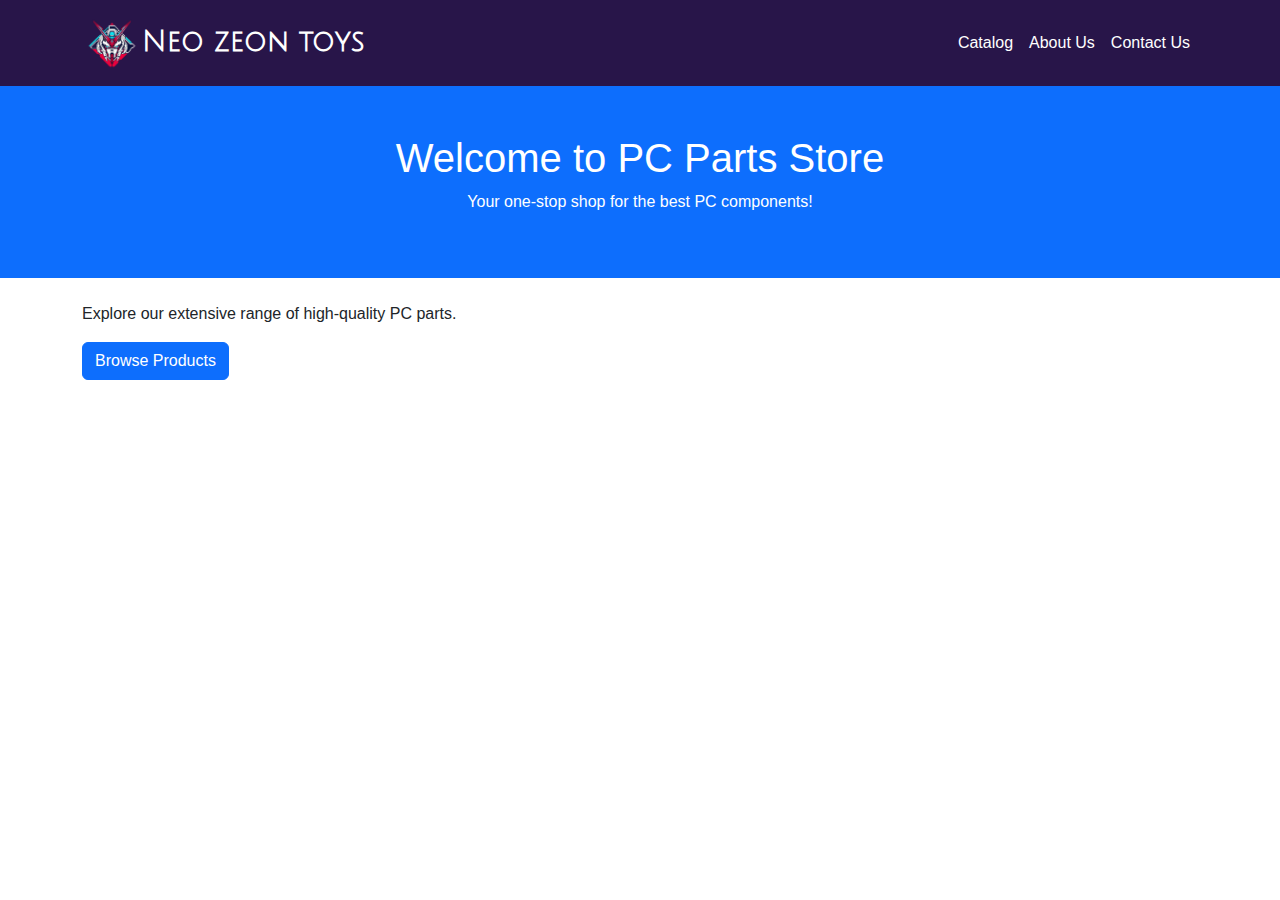
==== index.html @ e5ba2e80 "Initial Commit" ====
<!DOCTYPE html>
<html lang="en">
<head>
    <meta charset="UTF-8">
    <meta name="viewport" content="width=device-width, initial-scale=1.0">
    <title>PC Parts Store</title>
    <link rel="stylesheet" href="styles.css">
    <link rel="stylesheet" href="https://cdn.jsdelivr.net/npm/bootstrap@5.3.0/dist/css/bootstrap.min.css">
</head>
<body>
    <nav class="navbar navbar-expand-lg">
        <div class="container">
            <a class="navbar-brand" href="index.html">
                <img src="assets/logo/logo.png">
                <h3 class="julius-sans-one-bold">Neo zeon toys</h3>
            </a>
            <button class="navbar-toggler" type="button" data-bs-toggle="collapse" data-bs-target="#navbarNav">
                <span class="navbar-toggler-icon"></span>
            </button>
            <div class="collapse navbar-collapse" id="navbarNav">
                <ul class="navbar-nav">
                    <li class="nav-item"><a class="nav-link" href="catalog.html">Catalog</a></li>
                    <li class="nav-item"><a class="nav-link" href="about.html">About Us</a></li>
                    <li class="nav-item"><a class="nav-link" href="contact.html">Contact Us</a></li>
                </ul>
            </div>
        </div>
    </nav>
    <header class="text-center p-5 bg-primary text-white">
        <h1>Welcome to PC Parts Store</h1>
        <p>Your one-stop shop for the best PC components!</p>
    </header>
    <main class="container py-4">
        <p>Explore our extensive range of high-quality PC parts.</p>
        <a class="btn btn-primary" href="catalog.html">Browse Products</a>
    </main>
    <script src="https://cdn.jsdelivr.net/npm/bootstrap@5.3.0/dist/js/bootstrap.bundle.min.js"></script>
</body>
</html>
---- styles.css ----
@import url('https://fonts.googleapis.com/css2?family=Julius+Sans+One&display=swap');
.julius-sans-one-bold {
    font-family: "Julius Sans One", sans-serif;
    font-weight: 800;
    font-style: normal;
}
body {
    font-family: Arial, sans-serif !important;
    background-color: #f8f9fa;
}
.navbar{
    background-color: #281549;
}
.navbar-brand{
    display: flex;
    align-items: center
}
.navbar-brand > h3{
    margin-bottom: 0;
}
.navbar-toggler {
    border-color: white !important;
}
.navbar-toggler-icon {
    filter: invert(1);
}
.navbar-brand > h3,
.navbar-nav .nav-link {
    color: #ffffff !important;
}
.navbar-brand > img{
    height: 60px;
}
.team-member img {
    width: 100px;
    border-radius: 50%;
}
@media (min-width: 992px) {
    .navbar-expand-lg .navbar-collapse{
        justify-content: flex-end;
    }
}
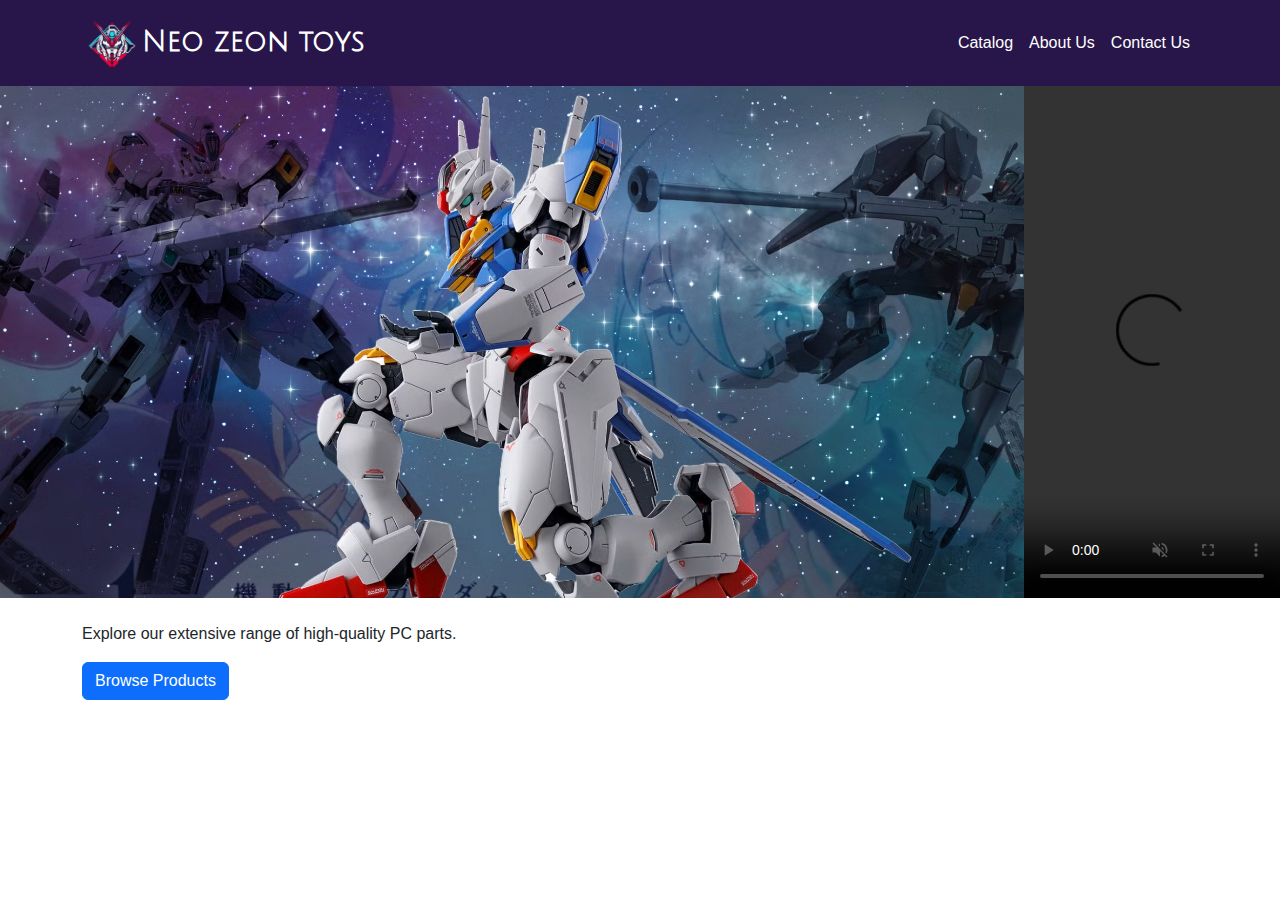
==== commit 5ebfa16c: "banner update" ====
--- a/index.html
+++ b/index.html
@@ -26,10 +26,12 @@
             </div>
         </div>
     </nav>
-    <header class="text-center p-5 bg-primary text-white">
-        <h1>Welcome to PC Parts Store</h1>
-        <p>Your one-stop shop for the best PC components!</p>
-    </header>
+    <div class="hero-banner">
+        <div class="background-container">
+            <img src="assets/images/store-background.png" alt="">
+            <video src="assets/videos/store-video.mp4" controls autoplay muted loop></video>
+        </div>
+    </div>
     <main class="container py-4">
         <p>Explore our extensive range of high-quality PC parts.</p>
         <a class="btn btn-primary" href="catalog.html">Browse Products</a>
--- a/styles.css
+++ b/styles.css
@@ -39,4 +39,18 @@
     .navbar-expand-lg .navbar-collapse{
         justify-content: flex-end;
     }
+}
+/*------------------------------------------------*/
+.background-container{
+    max-height: 768px;
+    display: flex;
+    flex-direction: row;
+}
+.background-container > img{
+    width: 80%;
+    object-fit: cover;
+}
+.background-container > video{
+    width: 20%;
+    object-fit: cover;
 }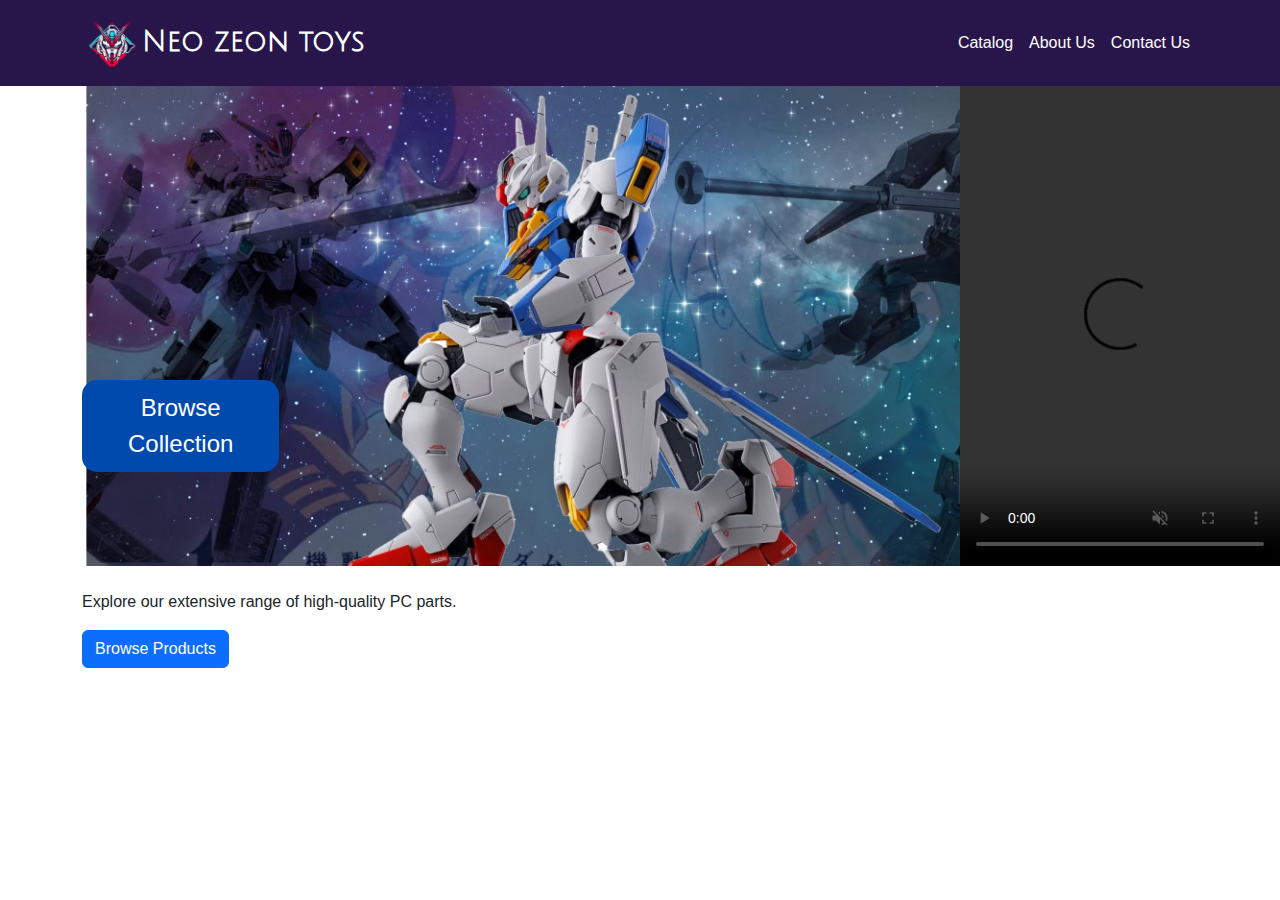
==== commit 5177b16b: "added button to banner" ====
--- a/index.html
+++ b/index.html
@@ -3,7 +3,7 @@
 <head>
     <meta charset="UTF-8">
     <meta name="viewport" content="width=device-width, initial-scale=1.0">
-    <title>PC Parts Store</title>
+    <title>Neo zeon toys</title>
     <link rel="stylesheet" href="styles.css">
     <link rel="stylesheet" href="https://cdn.jsdelivr.net/npm/bootstrap@5.3.0/dist/css/bootstrap.min.css">
 </head>
@@ -31,6 +31,10 @@
             <img src="assets/images/store-background.png" alt="">
             <video src="assets/videos/store-video.mp4" controls autoplay muted loop></video>
         </div>
+        <div class="btn-container container position-absolute top-50 start-50 translate-middle">
+            <a href="catalog.html"><p>Browse<br>Collection</p></a>
+        </div>
+        
     </div>
     <main class="container py-4">
         <p>Explore our extensive range of high-quality PC parts.</p>
--- a/styles.css
+++ b/styles.css
@@ -45,12 +45,35 @@
     max-height: 768px;
     display: flex;
     flex-direction: row;
+    overflow: hidden;
 }
 .background-container > img{
-    width: 80%;
+    width: 75%;
+    object-fit: cover;
+    transform: translate(9%, 0px);
+    z-index: -1;
+    overflow: visible;
+}
+.background-container > video{
+    width: 25%;
     object-fit: cover;
 }
-.background-container > video{
-    width: 20%;
-    object-fit: cover;
+.hero-banner{
+    position: relative;
+}
+.hero-banner > .btn-container > a{
+    margin-top: 200px;
+    padding: 10px 46px;
+    background-color: #004aad;
+    width: max-content;
+    display: flex;
+    text-decoration: none;
+    border-radius: 15px;
+}
+.hero-banner > .btn-container > a > p{
+    font-size: 24px;
+    text-align: center;
+    width: max-content;
+    margin-bottom: 0;
+    color: #ffffff;
 }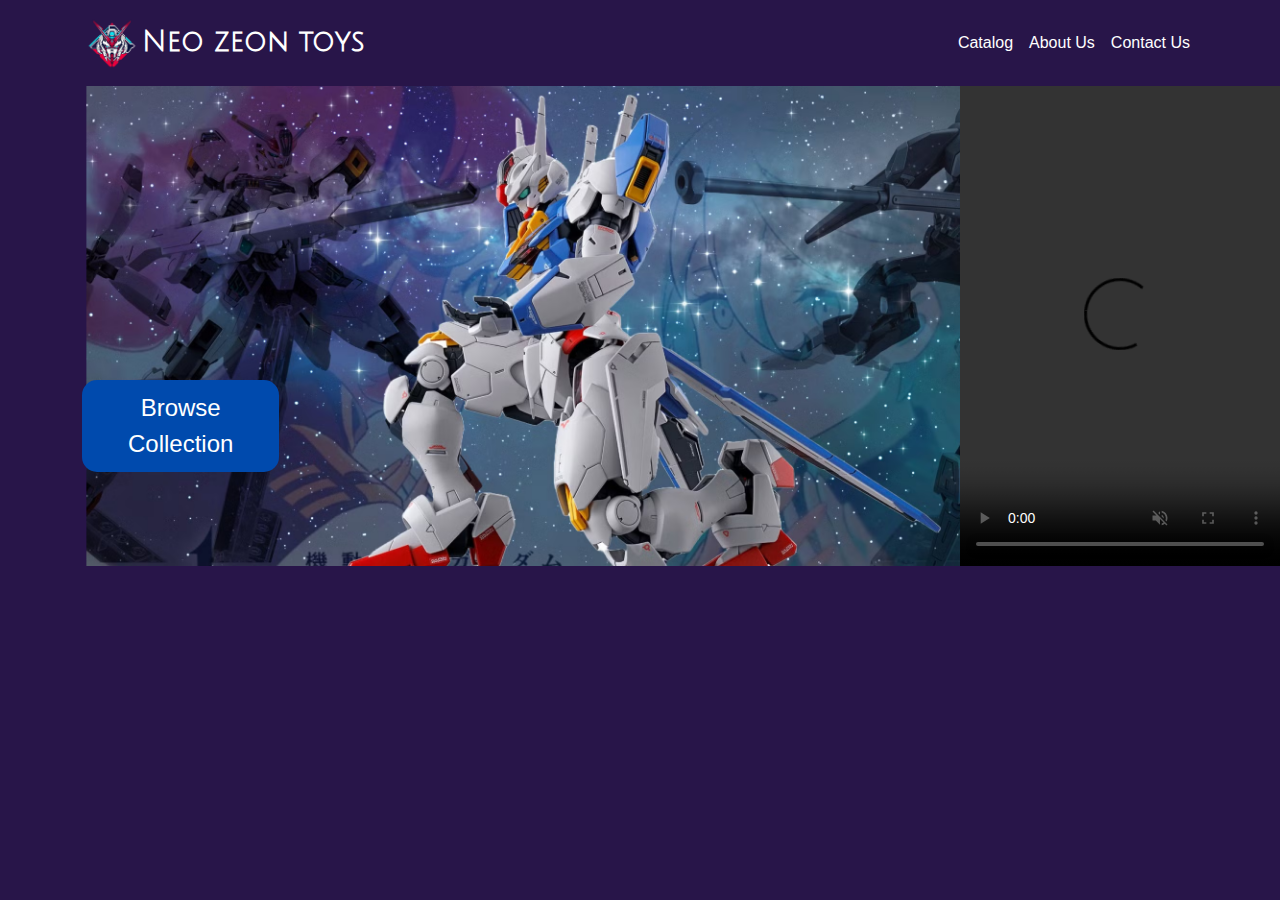
==== commit ce139b88: "fix js to display xml in catalog, fix catalg filter layout, updated xml file, remove style folder" ====
--- a/index.html
+++ b/index.html
@@ -36,10 +36,11 @@
         </div>
         
     </div>
-    <main class="container py-4">
-        <p>Explore our extensive range of high-quality PC parts.</p>
-        <a class="btn btn-primary" href="catalog.html">Browse Products</a>
-    </main>
+    <div class="product-samples">
+        <a href="" class="sample">
+            
+        </a>
+    </div>
     <script src="https://cdn.jsdelivr.net/npm/bootstrap@5.3.0/dist/js/bootstrap.bundle.min.js"></script>
 </body>
 </html>--- a/styles.css
+++ b/styles.css
@@ -6,7 +6,7 @@
 }
 body {
     font-family: Arial, sans-serif !important;
-    background-color: #f8f9fa;
+    background-color: #281549 !important;
 }
 .navbar{
     background-color: #281549;
@@ -76,4 +76,12 @@
     width: max-content;
     margin-bottom: 0;
     color: #ffffff;
-}+}
+/*------------------------------------------------*/
+
+
+
+
+
+
+
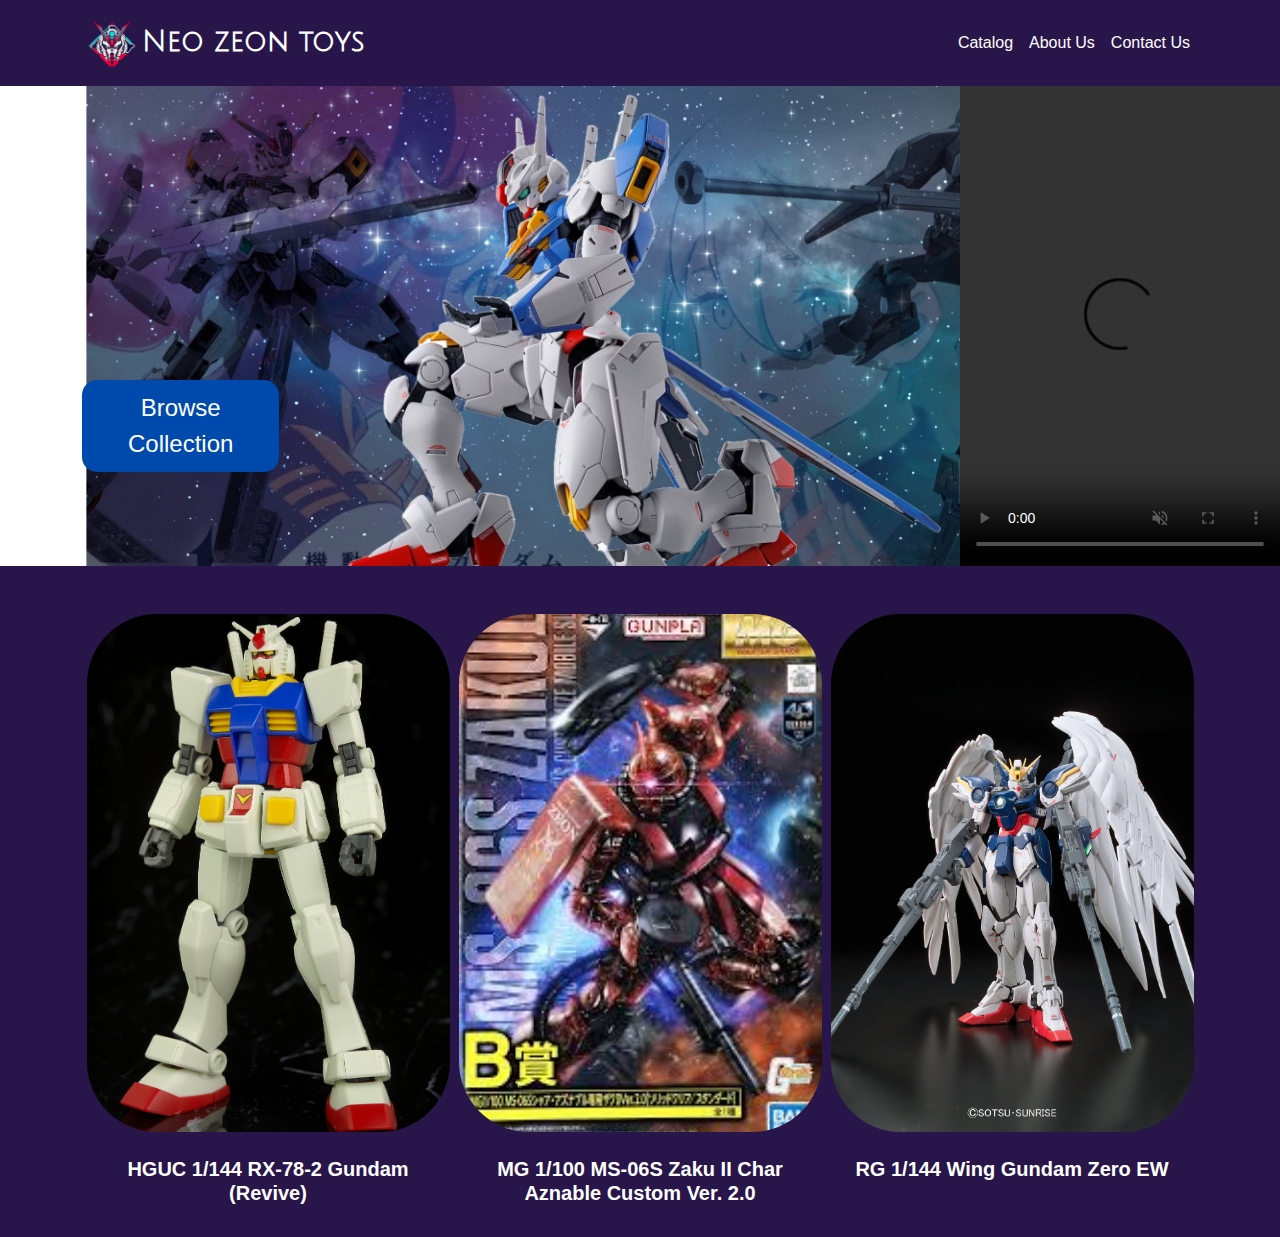
==== commit 7fe4eb51: "added modal for product preview and buy now that leads to google shooping" ====
--- a/index.html
+++ b/index.html
@@ -1,46 +1,62 @@
 <!DOCTYPE html>
 <html lang="en">
-<head>
-    <meta charset="UTF-8">
-    <meta name="viewport" content="width=device-width, initial-scale=1.0">
-    <title>Neo zeon toys</title>
-    <link rel="stylesheet" href="styles.css">
-    <link rel="stylesheet" href="https://cdn.jsdelivr.net/npm/bootstrap@5.3.0/dist/css/bootstrap.min.css">
-</head>
-<body>
-    <nav class="navbar navbar-expand-lg">
-        <div class="container">
-            <a class="navbar-brand" href="index.html">
-                <img src="assets/logo/logo.png">
-                <h3 class="julius-sans-one-bold">Neo zeon toys</h3>
-            </a>
-            <button class="navbar-toggler" type="button" data-bs-toggle="collapse" data-bs-target="#navbarNav">
-                <span class="navbar-toggler-icon"></span>
-            </button>
-            <div class="collapse navbar-collapse" id="navbarNav">
-                <ul class="navbar-nav">
-                    <li class="nav-item"><a class="nav-link" href="catalog.html">Catalog</a></li>
-                    <li class="nav-item"><a class="nav-link" href="about.html">About Us</a></li>
-                    <li class="nav-item"><a class="nav-link" href="contact.html">Contact Us</a></li>
-                </ul>
+    <head>
+        <meta charset="UTF-8">
+        <meta name="viewport" content="width=device-width, initial-scale=1.0">
+        <title>Neo zeon toys</title>
+        <link rel="stylesheet" href="styles.css">
+        <link rel="stylesheet" href="https://cdn.jsdelivr.net/npm/bootstrap@5.3.0/dist/css/bootstrap.min.css">
+    </head>
+    <body>
+        <nav class="navbar navbar-expand-lg">
+            <div class="container">
+                <a class="navbar-brand" href="index.html">
+                    <img src="assets/logo/logo.png">
+                    <h3 class="julius-sans-one-bold">Neo zeon toys</h3>
+                </a>
+                <button class="navbar-toggler" type="button" data-bs-toggle="collapse" data-bs-target="#navbarNav">
+                    <span class="navbar-toggler-icon"></span>
+                </button>
+                <div class="collapse navbar-collapse" id="navbarNav">
+                    <ul class="navbar-nav">
+                        <li class="nav-item"><a class="nav-link" href="catalog.html">Catalog</a></li>
+                        <li class="nav-item"><a class="nav-link" href="about.html">About Us</a></li>
+                        <li class="nav-item"><a class="nav-link" href="contact.html">Contact Us</a></li>
+                    </ul>
+                </div>
+            </div>
+        </nav>
+        <div class="hero-banner">
+            <div class="background-container">
+                <img src="assets/images/store-background.png" alt="">
+                <video src="assets/videos/store-video.mp4" controls autoplay muted loop></video>
+            </div>
+            <div class="btn-container container position-absolute top-50 start-50 translate-middle">
+                <a href="catalog.html"><p>Browse<br>Collection</p></a>
+            </div>
+            
+        </div>
+        <div class="samples">
+            <div class="samples-container container pt-5" id="product-cards">
+                <!-- Cards will be inserted here -->
             </div>
         </div>
-    </nav>
-    <div class="hero-banner">
-        <div class="background-container">
-            <img src="assets/images/store-background.png" alt="">
-            <video src="assets/videos/store-video.mp4" controls autoplay muted loop></video>
+        <!-- Modal -->
+        <div class="modal fade" id="productModal" tabindex="-1" aria-labelledby="productModalLabel" aria-hidden="true">
+            <div class="modal-dialog">
+            <div class="modal-content">
+                <div class="modal-header">
+                <h5 class="modal-title" id="productModalLabel">Product Details</h5>
+                <button type="button" class="btn-close" data-bs-dismiss="modal" aria-label="Close"></button>
+                </div>
+                <div class="modal-body">
+                <!-- Content will be dynamically inserted here -->
+                <div id="modal-content"></div>
+                </div>
+            </div>
+            </div>
         </div>
-        <div class="btn-container container position-absolute top-50 start-50 translate-middle">
-            <a href="catalog.html"><p>Browse<br>Collection</p></a>
-        </div>
-        
-    </div>
-    <div class="product-samples">
-        <a href="" class="sample">
-            
-        </a>
-    </div>
-    <script src="https://cdn.jsdelivr.net/npm/bootstrap@5.3.0/dist/js/bootstrap.bundle.min.js"></script>
-</body>
+        <script src="https://cdn.jsdelivr.net/npm/bootstrap@5.3.0/dist/js/bootstrap.bundle.min.js"></script>
+        <script src="index.js"></script>
+    </body>
 </html>--- a/styles.css
+++ b/styles.css
@@ -6,7 +6,6 @@
 }
 body {
     font-family: Arial, sans-serif !important;
-    background-color: #281549 !important;
 }
 .navbar{
     background-color: #281549;
@@ -78,10 +77,58 @@
     color: #ffffff;
 }
 /*------------------------------------------------*/
+.samples{
+
+    background-color: #281549;
+}
+.samples-container{
+    display: flex;
+    flex-direction: row;
+}
+
+.samples .card-sample{
+    max-width: 363px;
+    display: flex;
+    flex-direction: column;
+    justify-content: center;
+    margin: auto;
+    cursor: pointer;
+}
+.samples .image-container{
+    height: 518px;
+    
+}
+@media (max-width: 1199px) {
+    .samples .image-container {
+      height: calc(100vh - 480px);
+    }
+    .samples{
+        gap: 15px;
+    }
+}
+.samples .image-container img{
+    height: 100%;
+    border-radius: 70px;
+    object-fit: cover;
+}
+.samples .card-title > h5{
+    color: #ffffff !important;
+    text-align: center;
+    margin-top: 25px;
+    font-weight: 800;
+}
 
 
 
 
 
-
-
+body.modal-open {
+    background-color: rgba(0, 0, 0, 0.5);
+}
+.card-sample .buy-now {
+    margin-top: 10px;
+    width: 100%;
+    font-size: 16px;
+    padding: 10px;
+    border-radius: 8px;
+}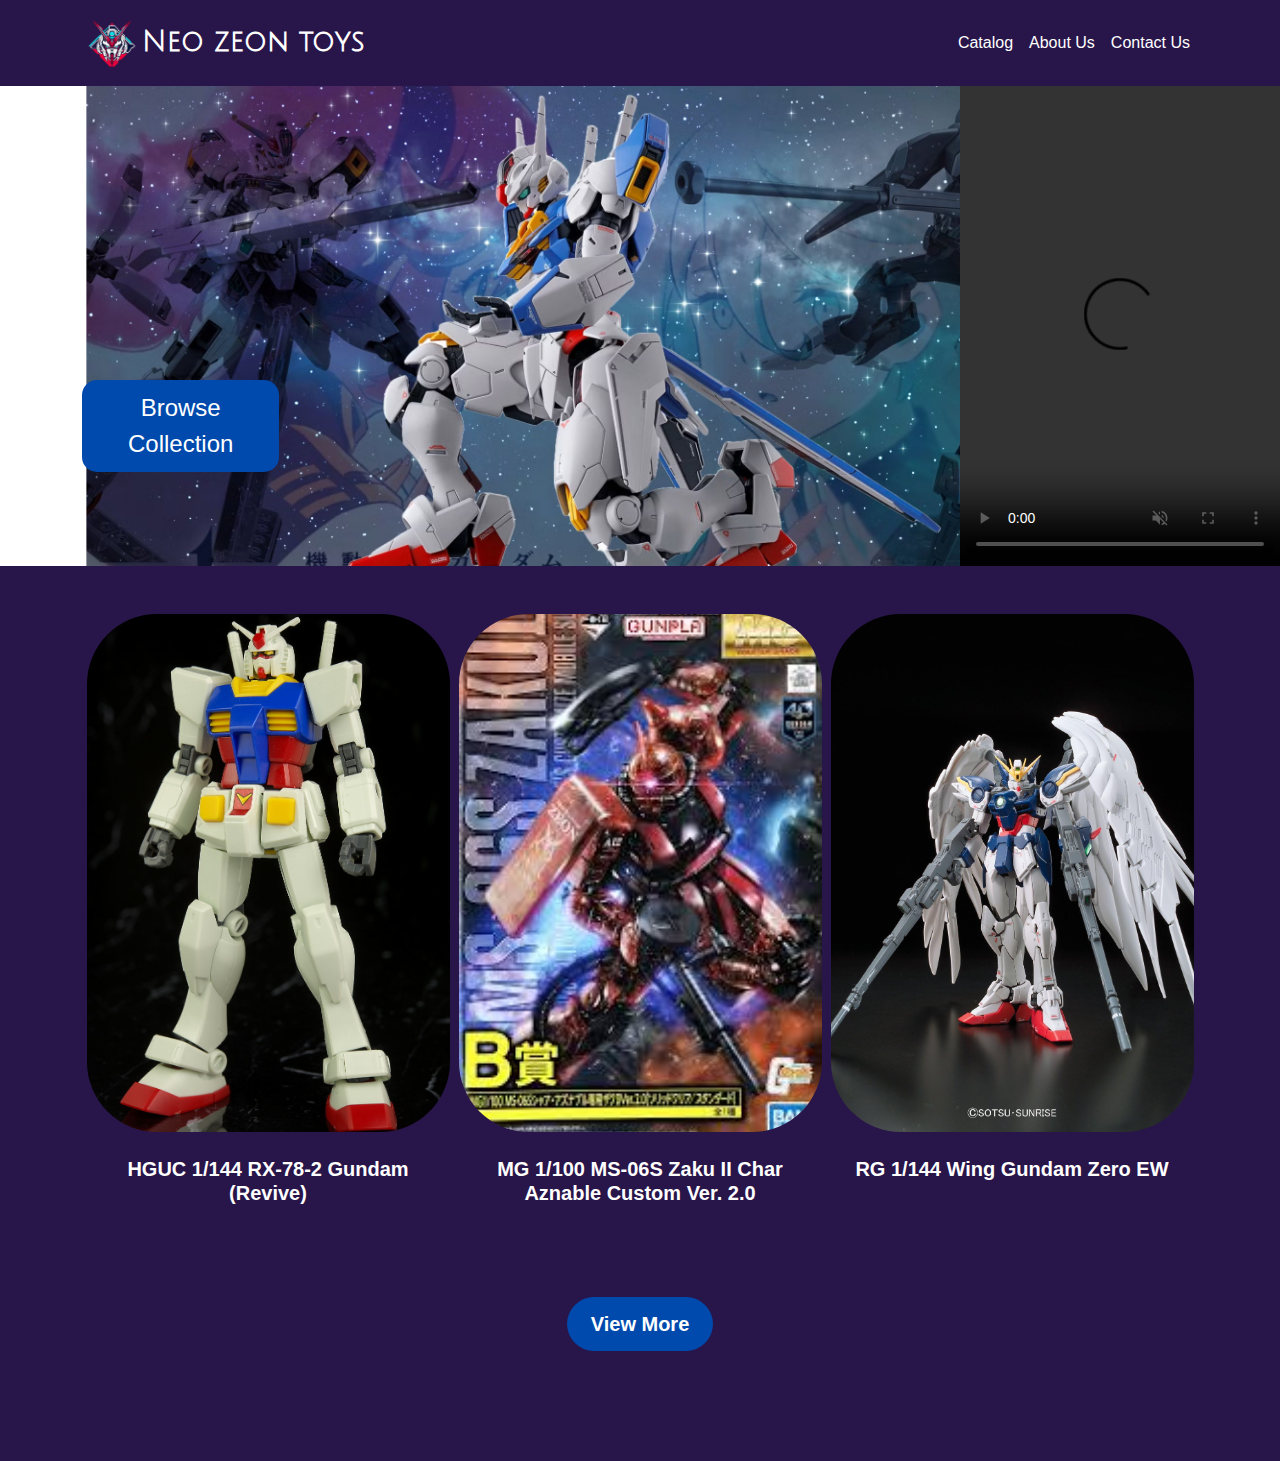
==== commit 8fa80c7e: "added view more in product samples" ====
--- a/index.html
+++ b/index.html
@@ -40,6 +40,9 @@
             <div class="samples-container container pt-5" id="product-cards">
                 <!-- Cards will be inserted here -->
             </div>
+            <div class="more-sample">
+                <a href="catalog.html">View More</a>
+            </div>    
         </div>
         <!-- Modal -->
         <div class="modal fade" id="productModal" tabindex="-1" aria-labelledby="productModalLabel" aria-hidden="true">
--- a/styles.css
+++ b/styles.css
@@ -78,7 +78,6 @@
 }
 /*------------------------------------------------*/
 .samples{
-
     background-color: #281549;
 }
 .samples-container{
@@ -117,11 +116,6 @@
     margin-top: 25px;
     font-weight: 800;
 }
-
-
-
-
-
 body.modal-open {
     background-color: rgba(0, 0, 0, 0.5);
 }
@@ -131,4 +125,25 @@
     font-size: 16px;
     padding: 10px;
     border-radius: 8px;
-}+}
+.more-sample{
+    padding: 30px 0 60px;
+    display: flex;
+    justify-content: center
+}
+.more-sample > a{
+    text-decoration: none;
+    color: #ffffff;
+    background-color: #004aad;
+    font-size: 20px;
+    padding: 12px 24px;
+    font-weight: 600;
+    border-radius: 30px;
+    margin: 30px 0 50px;
+}
+.more-sample > a:hover {
+    background-color: #0066cc; /* Slightly lighter shade of blue */
+    transform: translateY(-3px); /* Slight upward movement */
+    box-shadow: 0 4px 6px rgba(0, 0, 0, 0.2); /* Add a subtle shadow */
+}
+  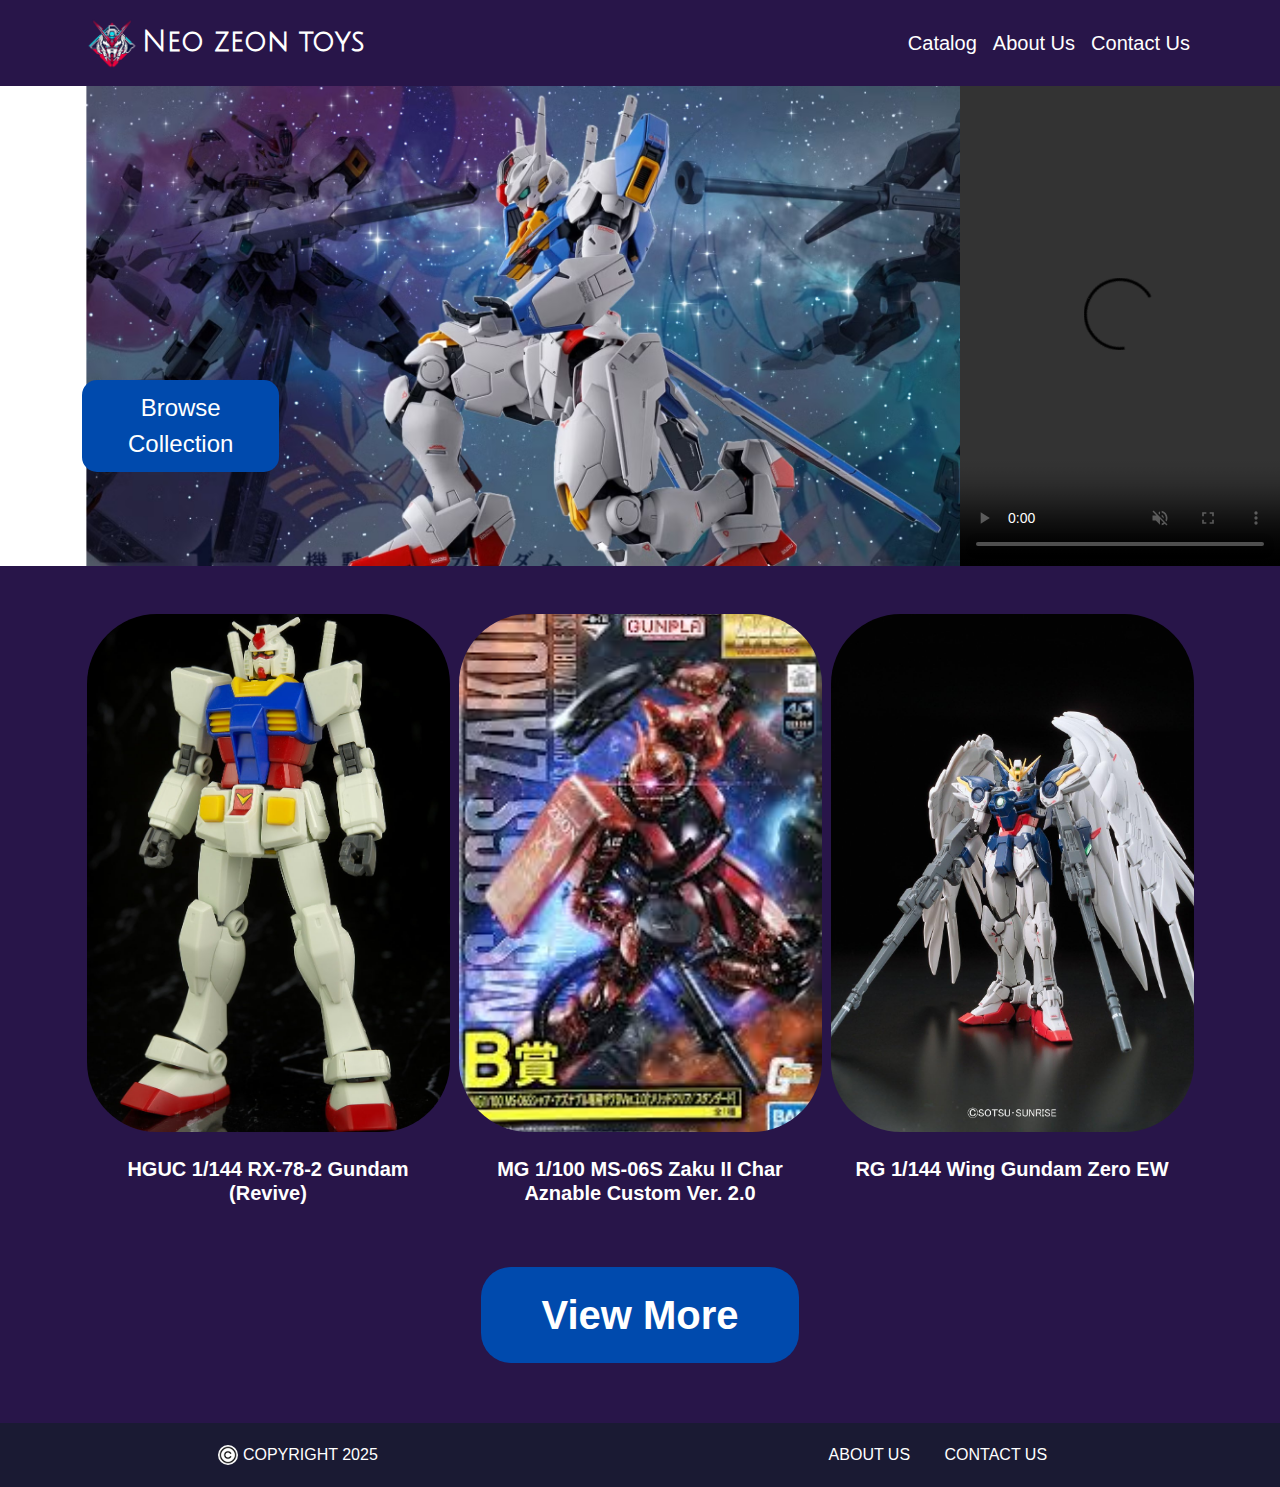
==== commit d84cc6ac: "added footer Home page done" ====
--- a/index.html
+++ b/index.html
@@ -44,6 +44,16 @@
                 <a href="catalog.html">View More</a>
             </div>    
         </div>
+        <footer>
+            <div class="copyright">
+              <img src="assets/logo/Copyright_Symbol.png" alt="Copyright"> <span>COPYRIGHT 2025</span>
+            </div>
+            <div class="link-container">
+                <a href="about.html">ABOUT US</a>
+                <a href="contact.html">CONTACT US</a>
+            </div>
+            
+          </footer>
         <!-- Modal -->
         <div class="modal fade" id="productModal" tabindex="-1" aria-labelledby="productModalLabel" aria-hidden="true">
             <div class="modal-dialog">
--- a/styles.css
+++ b/styles.css
@@ -18,7 +18,7 @@
     margin-bottom: 0;
 }
 .navbar-toggler {
-    border-color: white !important;
+    border-color: #ffffff !important;
 }
 .navbar-toggler-icon {
     filter: invert(1);
@@ -26,6 +26,9 @@
 .navbar-brand > h3,
 .navbar-nav .nav-link {
     color: #ffffff !important;
+}
+.navbar-nav .nav-link {
+    font-size: 20px;
 }
 .navbar-brand > img{
     height: 60px;
@@ -135,15 +138,49 @@
     text-decoration: none;
     color: #ffffff;
     background-color: #004aad;
-    font-size: 20px;
-    padding: 12px 24px;
+    font-size: 40px;
+    padding: 18px 60px;
     font-weight: 600;
     border-radius: 30px;
-    margin: 30px 0 50px;
 }
 .more-sample > a:hover {
     background-color: #0066cc; /* Slightly lighter shade of blue */
     transform: translateY(-3px); /* Slight upward movement */
     box-shadow: 0 4px 6px rgba(0, 0, 0, 0.2); /* Add a subtle shadow */
 }
-  +
+
+footer {
+    background-color: #1A1A33; /* Dark purple background */
+    color: white;
+    padding: 20px 0;
+    text-align: center;
+    font-family: sans-serif; /* Or your preferred font */
+    display: flex;
+    flex-direction: row;
+    justify-content: space-around;
+  }
+  footer a {
+    color: white;
+    text-decoration: none;
+    margin: 0 15px;
+    font-size: 16px;
+  }
+
+  footer a:hover {
+    text-decoration: underline;
+  }
+
+  .copyright {
+    display: flex;
+    align-items: center;
+    justify-content: center;
+    
+  }
+  .copyright img {
+    height: 20px; /* Adjust as needed */
+    margin-right: 5px;
+    border-radius: 50%;
+    background-color: #ffffff;
+  }
+ 